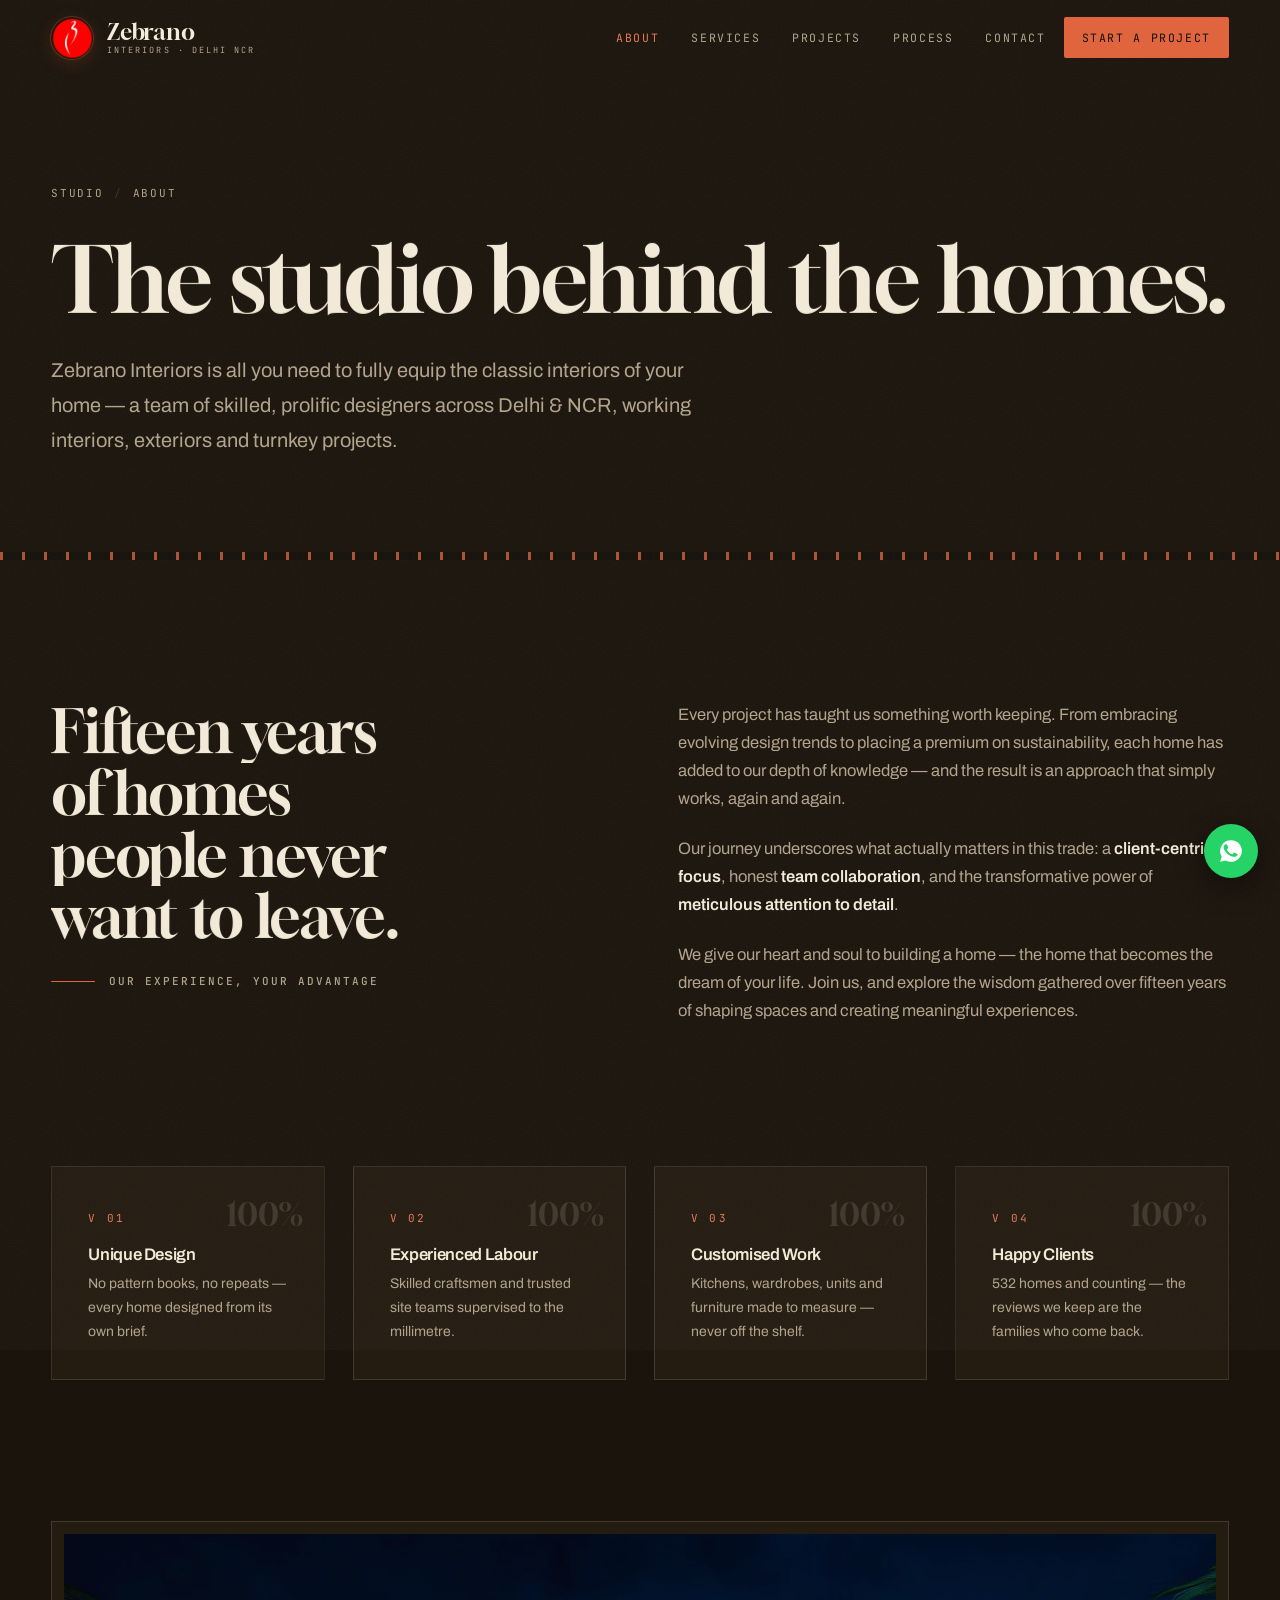
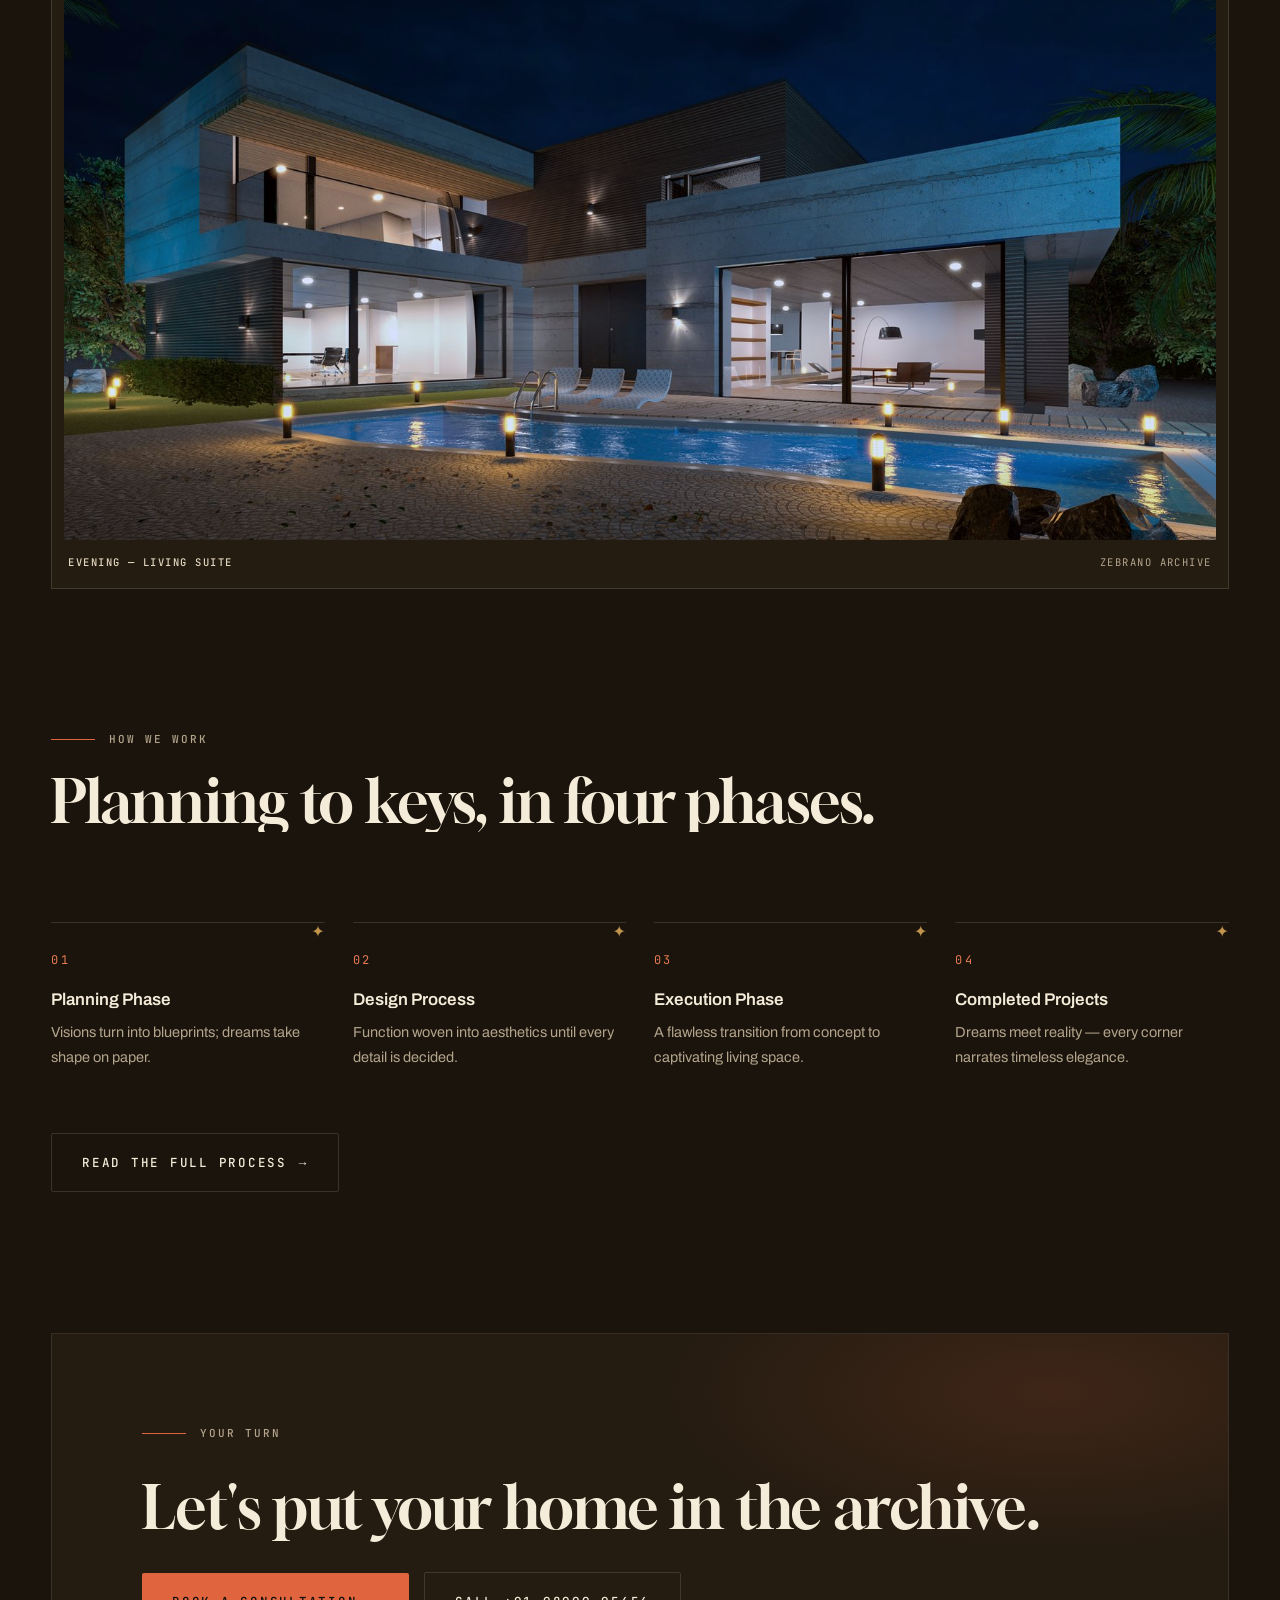
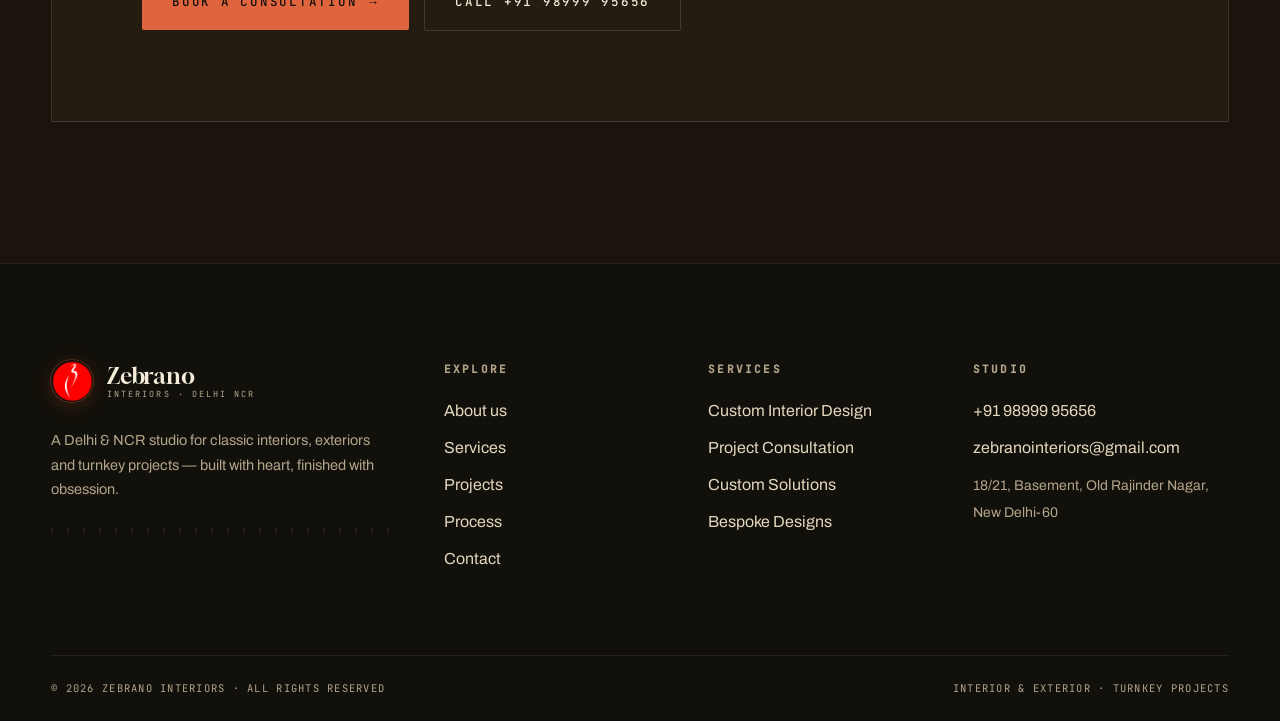
==== about.html @ 04f529ae "Zebrano Interiors - redesigned static site (dark zebrano world, real brand logos, partner strip)" ====
<!DOCTYPE html>
<html lang="en">
<head>
<meta charset="UTF-8">
<meta name="viewport" content="width=device-width, initial-scale=1">
<title>About — Zebrano Interiors · Interior &amp; Turnkey Studio, Delhi NCR</title>
<meta name="description" content="The story of Zebrano Interiors — 15+ years of classic interiors, exteriors and turnkey projects across Delhi &amp; NCR. 532 happy clients, 80+ completed homes.">
<meta name="theme-color" content="#1b140c">
<link rel="icon" href="assets/img/zebrano-mark.png" type="image/png">
<link rel="canonical" href="https://zebranointeriors.com/about-us/">
<meta property="og:type" content="website">
<meta property="og:title" content="About Zebrano Interiors">
<meta property="og:description" content="The studio behind 80+ completed homes across Delhi &amp; NCR.">
<meta property="og:image" content="assets/img/2024-02-Night.jpg">
<meta name="twitter:card" content="summary_large_image">
<link rel="stylesheet" href="assets/css/fonts.css">
<link rel="stylesheet" href="assets/css/tokens.css">
<link rel="stylesheet" href="assets/css/main.css">
</head>
<body>
<a class="skip-link" href="#main">Skip to content</a>

<div id="preloader" aria-hidden="true">
  <img class="pre-mark" src="assets/img/zebrano-mark.png" alt="" width="60" height="60">
  <div class="pre-word"><i>Z</i><i>E</i><i>B</i><i>R</i><i>A</i><i>N</i><i>O</i></div>
  <div class="pre-strip"></div>
</div>
<div id="curtain" aria-hidden="true"><div class="curtain-stripe zebra-edge-solid"></div></div>
<div class="grain" aria-hidden="true"></div>
<div id="cursor-dot" aria-hidden="true"></div>
<div id="cursor-ring" aria-hidden="true"></div>

<header class="header">
  <div class="wrap header-inner">
    <a class="wordmark" href="index.html" aria-label="Zebrano Interiors — home">
  <img class="mark" src="assets/img/zebrano-mark.png" alt="" width="42" height="42">
  <span class="wm-text">Zebrano<span class="sub">Interiors · Delhi NCR</span></span>
    </a>
    <nav class="nav" aria-label="Primary">
      <a href="about.html" aria-current="page">About</a>
      <a href="services.html">Services</a>
      <a href="projects.html">Projects</a>
      <a href="process.html">Process</a>
      <a href="contact.html">Contact</a>
      <a class="cta" href="contact.html">Start a project</a>
    </nav>
    <button class="nav-toggle" aria-expanded="false" aria-controls="menu" aria-label="Open menu">
      <span></span><span></span><span></span>
    </button>
  </div>
</header>

<div class="menu" id="menu">
  <nav aria-label="Mobile">
    <a href="index.html"><small>01</small>Studio</a>
    <a href="about.html" aria-current="page"><small>02</small>About</a>
    <a href="services.html"><small>03</small>Services</a>
    <a href="projects.html"><small>04</small>Projects</a>
    <a href="process.html"><small>05</small>Process</a>
    <a href="contact.html"><small>06</small>Contact</a>
  </nav>
  <div class="menu-cta">
    <a class="btn btn--primary" href="contact.html">Start a project <span class="arr">→</span></a>
    <p class="menu-phone mono">WhatsApp-first · <a href="tel:+919899995656">+91 98999 95656</a></p>
  </div>
  <div class="menu-meta mono">
    <span>+91 9899995656</span>
    <span>zebranointeriors@gmail.com</span>
    <span>Old Rajinder Nagar, New Delhi-60</span>
  </div>
</div>

<main id="main">
  <section class="page-hero">
    <div class="wrap">
      <nav class="crumbs" aria-label="Breadcrumb"><a href="index.html">Studio</a><i>/</i><span aria-current="page">About</span></nav>
      <h1 class="display h-display" data-split>The studio behind the homes.</h1>
      <p class="lede muted-big" data-reveal data-delay="1">Zebrano Interiors is all you need to fully equip the classic interiors of your home —
        a team of skilled, prolific designers across Delhi &amp; NCR, working interiors, exteriors and turnkey projects.</p>
    </div>
  </section>

  <section class="section spine">
    <div class="wrap">
      <div class="story">
        <div class="lead-col">
          <h2 class="display h-section" data-split data-reveal>Fifteen years of homes people never want to leave.</h2>
          <p class="kicker mono" data-reveal>Our experience, your advantage</p>
        </div>
        <div class="body-col" data-reveal>
          <p>Every project has taught us something worth keeping. From embracing evolving design trends to placing a
            premium on sustainability, each home has added to our depth of knowledge — and the result is an approach
            that simply works, again and again.</p>
          <p>Our journey underscores what actually matters in this trade: a <strong>client-centric focus</strong>,
            honest <strong>team collaboration</strong>, and the transformative power of
            <strong>meticulous attention to detail</strong>.</p>
          <p>We give our heart and soul to building a home — the home that becomes the dream of your life. Join us, and
            explore the wisdom gathered over fifteen years of shaping spaces and creating meaningful experiences.</p>
        </div>
      </div>
    </div>
  </section>

  <section class="section" style="padding-top:0">
    <div class="wrap">
      <div class="values">
        <div class="value-cell" data-reveal>
          <span class="pct">100%</span>
          <span class="vnum">V 01</span>
          <h3>Unique Design</h3>
          <p>No pattern books, no repeats — every home designed from its own brief.</p>
        </div>
        <div class="value-cell" data-reveal data-delay="1">
          <span class="pct">100%</span>
          <span class="vnum">V 02</span>
          <h3>Experienced Labour</h3>
          <p>Skilled craftsmen and trusted site teams supervised to the millimetre.</p>
        </div>
        <div class="value-cell" data-reveal data-delay="2">
          <span class="pct">100%</span>
          <span class="vnum">V 03</span>
          <h3>Customised Work</h3>
          <p>Kitchens, wardrobes, units and furniture made to measure — never off the shelf.</p>
        </div>
        <div class="value-cell" data-reveal data-delay="3">
          <span class="pct">100%</span>
          <span class="vnum">V 04</span>
          <h3>Happy Clients</h3>
          <p>532 homes and counting — the reviews we keep are the families who come back.</p>
        </div>
      </div>
    </div>
  </section>

  <section class="section" style="padding-top:0">
    <div class="wrap">
      <figure class="plate">
        <div class="plate-img"><img src="assets/img/2024-02-Night.jpg" alt="Evening view of a living suite designed by Zebrano Interiors" width="1600" height="842" loading="lazy"></div>
        <figcaption class="plate-cap"><b>Evening — living suite</b><span>Zebrano archive</span></figcaption>
      </figure>
    </div>
  </section>

  <section class="section spine" style="padding-top:0">
    <div class="wrap">
      <div class="section-head">
        <p class="kicker mono">How we work</p>
        <h2 class="display h-section" data-split data-reveal>Planning to keys, in four phases.</h2>
      </div>
      <div class="proc">
        <div class="proc-item" data-reveal><span class="tick">✦</span><h3>Planning Phase</h3><p>Visions turn into blueprints; dreams take shape on paper.</p></div>
        <div class="proc-item" data-reveal data-delay="1"><span class="tick">✦</span><h3>Design Process</h3><p>Function woven into aesthetics until every detail is decided.</p></div>
        <div class="proc-item" data-reveal data-delay="2"><span class="tick">✦</span><h3>Execution Phase</h3><p>A flawless transition from concept to captivating living space.</p></div>
        <div class="proc-item" data-reveal data-delay="3"><span class="tick">✦</span><h3>Completed Projects</h3><p>Dreams meet reality — every corner narrates timeless elegance.</p></div>
      </div>
      <p style="margin-top:clamp(40px,6vw,64px)" data-reveal>
        <a class="btn btn--ghost" href="process.html">Read the full process <span class="arr">→</span></a>
      </p>
    </div>
  </section>

  <section class="section" style="padding-top:0">
    <div class="wrap">
      <div class="cta-panel" data-reveal>
        <div class="wrap-in">
          <p class="kicker mono">Your turn</p>
          <h2 class="display h-section">Let's put your home in the archive.</h2>
          <div class="hero-ctas">
            <a class="btn btn--primary" href="contact.html">Book a consultation <span class="arr">→</span></a>
            <a class="btn btn--ghost" href="tel:+919899995656">Call +91 98999 95656</a>
          </div>
        </div>
      </div>
    </div>
  </section>
</main>

<footer class="footer">
  <div class="wrap">
    <div class="footer-grid">
      <div>
        <a class="wordmark" href="index.html">
  <img class="mark" src="assets/img/zebrano-mark.png" alt="" width="42" height="42">
  <span class="wm-text">Zebrano<span class="sub">Interiors · Delhi NCR</span></span>
        </a>
        <p class="about-line" style="margin-top:18px">A Delhi &amp; NCR studio for classic interiors, exteriors and turnkey projects — built with heart, finished with obsession.</p>
        <div class="grain-mark zebra-edge"></div>
      </div>
      <nav aria-label="Footer — explore">
        <h4>Explore</h4>
        <ul>
          <li><a href="about.html">About us</a></li>
          <li><a href="services.html">Services</a></li>
          <li><a href="projects.html">Projects</a></li>
          <li><a href="process.html">Process</a></li>
          <li><a href="contact.html">Contact</a></li>
        </ul>
      </nav>
      <nav aria-label="Footer — services">
        <h4>Services</h4>
        <ul>
          <li><a href="services.html">Custom Interior Design</a></li>
          <li><a href="services.html">Project Consultation</a></li>
          <li><a href="services.html">Custom Solutions</a></li>
          <li><a href="services.html">Bespoke Designs</a></li>
        </ul>
      </nav>
      <div>
        <h4>Studio</h4>
        <ul>
          <li><a href="tel:+919899995656">+91 98999 95656</a></li>
          <li><a href="mailto:zebranointeriors@gmail.com">zebranointeriors@gmail.com</a></li>
          <li><span class="stone" style="font-size:14px">18/21, Basement, Old Rajinder Nagar, New Delhi-60</span></li>
        </ul>
      </div>
    </div>
    <div class="footer-base">
      <span>© <span id="year">2025</span> Zebrano Interiors · All rights reserved</span>
      <span>Interior &amp; Exterior · Turnkey Projects</span>
    </div>
  </div>
</footer>

<a class="wa-float" href="https://wa.me/919899995656" target="_blank" rel="noopener" aria-label="Chat with Zebrano Interiors on WhatsApp">
  <svg width="26" height="26" viewBox="0 0 24 24" fill="currentColor" aria-hidden="true">
    <path d="M12 2a10 10 0 0 0-8.6 15.1L2 22l5.1-1.3A10 10 0 1 0 12 2zm5.4 14.1c-.2.6-1.3 1.2-1.9 1.3-.5 0-1.1.2-3.7-.8-3.2-1.3-5.2-4.4-5.3-4.6-.2-.2-1.3-1.7-1.3-3.2s.8-2.3 1.1-2.6c.3-.3.6-.4.8-.4h.6c.2 0 .5-.1.7.5l.9 2.3c.1.2.1.4 0 .6l-.4.6-.5.6c-.2.2-.3.4-.1.7.2.3.8 1.4 1.8 2.2 1.3 1.1 2.3 1.5 2.7 1.6.3.2.5.1.7-.1l1-1.2c.2-.3.4-.2.7-.1l2.2 1c.3.2.5.3.6.4.1.2.1.7-.2 1.4z"/>
  </svg>
</a>

<script src="assets/vendor/gsap.min.js"></script>
<script src="assets/vendor/ScrollTrigger.min.js"></script>
<script src="assets/vendor/lenis.min.js"></script>
<script src="assets/js/main.js"></script>
<script src="assets/js/motion.js"></script>
</body>
</html>
---- assets/css/fonts.css ----
@font-face{font-family:'Archivo';font-style:normal;font-weight:400;font-display:swap;src:url('../fonts/Archivo-normal-400.woff2') format('woff2');}
@font-face{font-family:'Archivo';font-style:normal;font-weight:500;font-display:swap;src:url('../fonts/Archivo-normal-500.woff2') format('woff2');}
@font-face{font-family:'Archivo';font-style:normal;font-weight:600;font-display:swap;src:url('../fonts/Archivo-normal-600.woff2') format('woff2');}
@font-face{font-family:'Archivo';font-style:normal;font-weight:700;font-display:swap;src:url('../fonts/Archivo-normal-700.woff2') format('woff2');}
@font-face{font-family:'Gloock';font-style:normal;font-weight:400;font-display:swap;src:url('../fonts/Gloock-normal-400.woff2') format('woff2');}
@font-face{font-family:'JetBrains Mono';font-style:normal;font-weight:400;font-display:swap;src:url('../fonts/JetBrainsMono-normal-400.woff2') format('woff2');}
@font-face{font-family:'JetBrains Mono';font-style:normal;font-weight:500;font-display:swap;src:url('../fonts/JetBrainsMono-normal-500.woff2') format('woff2');}
---- assets/css/tokens.css ----
/* ============================================================
   ZEBRANO INTERIORS — design tokens
   Dark "zebrano" espresso world · cinnabar accent · bone ink
   See ../docs/DESIGN.md for the direction contract
   ============================================================ */

:root {
  /* ground */
  --ink-950: #12100a;
  --ink-900: #1b140c;
  --ink-800: #241b11;
  --ink-700: #33281a;
  --ink-600: #443723;

  /* ink / text */
  --bone-50: #f4ebd9;
  --bone-200: #e3d6be;
  --stone-400: #b3a48c;   /* ≥4.5:1 on ink-900 */

  /* accents */
  --cinnabar-400: #e57a52;
  --cinnabar-500: #e0653f;
  --cinnabar-700: #a63b24; /* text-on-bone ≥4.5:1 */
  --brass-400: #c1954e;

  /* bone pacing band */
  --bone-surface: #efe4cd;
  --bone-ink: #241b11;
  --bone-stone: #6b5d46;

  /* lines & texture */
  --hairline: rgba(244, 235, 217, 0.14);
  --hairline-soft: rgba(244, 235, 217, 0.08);
  --grain-line: rgba(244, 235, 217, 0.06);

  /* type */
  --font-display: 'Gloock', Georgia, 'Times New Roman', serif;
  --font-body: 'Archivo', system-ui, -apple-system, 'Segoe UI', sans-serif;
  --font-mono: 'JetBrains Mono', ui-monospace, 'Cascadia Mono', monospace;

  /* layout */
  --pad: clamp(20px, 4vw, 64px);
  --gutter: clamp(16px, 2.4vw, 28px);
  --section: clamp(96px, 11vw, 168px);
  --radius: 2px;

  /* motion */
  --ease-out: cubic-bezier(0.22, 1, 0.36, 1);
  --dur: 0.45s;

  /* chrome */
  --header-h: 76px;
}
---- assets/css/main.css ----
/* ============================================================
   ZEBRANO INTERIORS — main stylesheet
   World: material sample book · specimen plates · zebrano grain
   ============================================================ */

/* ---------- reset / base ---------- */
*, *::before, *::after { box-sizing: border-box; margin: 0; padding: 0; }
html { scroll-behavior: auto; -webkit-text-size-adjust: 100%; }
body {
  background: var(--ink-900);
  color: var(--bone-200);
  font-family: var(--font-body);
  font-size: 16px;
  line-height: 1.7;
  overflow-x: clip;
  min-height: 100vh;
}
::selection { background: var(--cinnabar-500); color: var(--ink-950); }
img { display: block; max-width: 100%; height: auto; }
a { color: inherit; text-decoration: none; }
button { font: inherit; color: inherit; background: none; border: 0; cursor: pointer; }
ul, ol { list-style: none; }
input, textarea { font: inherit; color: inherit; }
:focus-visible { outline: 2px solid var(--cinnabar-500); outline-offset: 3px; }

/* skip link */
.skip-link {
  position: fixed; top: -60px; left: 16px; z-index: 300;
  background: var(--cinnabar-500); color: var(--ink-950);
  padding: 10px 18px; font-family: var(--font-mono); font-size: 12px;
  transition: top 0.2s var(--ease-out);
}
.skip-link:focus { top: 12px; }

/* ---------- utilities ---------- */
.wrap { width: min(1440px, 100%); margin-inline: auto; padding-inline: var(--pad); }
.grid { display: grid; grid-template-columns: repeat(12, 1fr); gap: var(--gutter); }
.mono {
  font-family: var(--font-mono); font-size: 11px; font-weight: 500;
  letter-spacing: 0.18em; text-transform: uppercase;
}
.kicker { display: flex; align-items: center; gap: 14px; color: var(--stone-400); }
.kicker::before { content: ""; width: 44px; height: 1px; background: var(--cinnabar-500); }
.rule-h { height: 1px; background: var(--hairline); border: 0; }
.spine { position: relative; }
.spine::before {
  content: ""; position: absolute; top: 0; bottom: 0; left: calc(var(--pad) * -0.5);
  width: 1px; background: var(--hairline-soft);
}

/* zebrano grain edges (vertical stripe motif) */
.zebra-edge {
  background: repeating-linear-gradient(90deg,
    var(--grain-line) 0 2px, transparent 2px 16px);
}
.zebra-edge-solid {
  background: repeating-linear-gradient(90deg,
    var(--cinnabar-500) 0 3px, var(--ink-950) 3px 22px,
    var(--cinnabar-500) 22px 25px, transparent 25px 48px);
}

/* ---------- typography ---------- */
h1, h2, h3, .display {
  font-family: var(--font-display);
  font-weight: 400;
  color: var(--bone-50);
  letter-spacing: -0.02em;
  line-height: 1.05;
  text-wrap: balance;
}
.h-display { font-size: clamp(2.9rem, 7vw, 6.25rem); }
.h-section { font-size: clamp(2rem, 4.6vw, 3.75rem); }
.h-small { font-size: clamp(1.4rem, 2.6vw, 2rem); }
p { max-width: 62ch; }
.stone { color: var(--stone-400); }
.muted-big { font-size: clamp(1.05rem, 1.6vw, 1.25rem); color: var(--stone-400); line-height: 1.75; }

.section { padding-block: var(--section); position: relative; }
.section-head { display: grid; gap: 18px; margin-bottom: clamp(48px, 7vw, 96px); }
.section-head .kicker { margin-bottom: 4px; }

/* ---------- buttons ---------- */
.btn {
  position: relative; display: inline-flex; align-items: center; gap: 12px;
  padding: 18px 30px; border-radius: var(--radius);
  font-family: var(--font-mono); font-size: 12.5px; font-weight: 500;
  letter-spacing: 0.14em; text-transform: uppercase;
  transition: background var(--dur) var(--ease-out), border-color var(--dur) var(--ease-out),
              color var(--dur) var(--ease-out), transform 0.18s var(--ease-out);
  will-change: transform;
}
.btn .arr { transition: transform 0.3s var(--ease-out); }
.btn:hover .arr { transform: translateX(5px); }
.btn--primary { background: var(--cinnabar-500); color: var(--ink-950); }
.btn--primary:hover { background: var(--cinnabar-400); }
.btn--ghost { border: 1px solid var(--hairline); color: var(--bone-50); }
.btn--ghost:hover { border-color: var(--bone-50); background: rgba(244, 235, 217, 0.06); }
.btn--bone { background: var(--bone-ink); color: var(--bone-surface); }
.btn--bone:hover { background: var(--ink-950); }

.link-line { position: relative; padding-bottom: 4px; }
.link-line::after {
  content: ""; position: absolute; left: 0; bottom: 0; width: 100%; height: 1px;
  background: currentColor; transform-origin: right; transform: scaleX(0);
  transition: transform 0.35s var(--ease-out);
}
a:hover .link-line::after, .link-line:hover::after { transform-origin: left; transform: scaleX(1); }

/* ---------- header ---------- */
.header {
  position: fixed; inset: 0 0 auto 0; z-index: 100; height: var(--header-h);
  display: flex; align-items: center;
  transition: background 0.4s var(--ease-out), border-color 0.4s var(--ease-out),
              backdrop-filter 0.4s;
  border-bottom: 1px solid transparent;
}
.header.scrolled {
  background: rgba(27, 20, 12, 0.82);
  backdrop-filter: blur(14px);
  -webkit-backdrop-filter: blur(14px);
  border-bottom-color: var(--hairline-soft);
}
.header-inner { display: flex; align-items: center; justify-content: space-between; gap: 24px; }
.wordmark { display: inline-flex; align-items: center; gap: 14px; }
.wordmark .mark {
  width: 42px; height: 42px; flex: none; border-radius: 50%;
  box-shadow: 0 0 0 1px rgba(224, 101, 63, 0.28), 0 4px 18px rgba(224, 101, 63, 0.18);
}
.wordmark .wm-text {
  display: flex; flex-direction: column; gap: 3px;
  font-family: var(--font-display); font-size: 23px; line-height: 1; color: var(--bone-50);
  letter-spacing: -0.01em;
}
.wordmark .sub { font-family: var(--font-mono); font-size: 8.5px; letter-spacing: 0.24em; color: var(--stone-400); text-transform: uppercase; }

.nav { display: flex; align-items: center; gap: 4px; }
.nav a {
  font-family: var(--font-mono); font-size: 11.5px; letter-spacing: 0.14em;
  text-transform: uppercase; color: var(--stone-400);
  padding: 10px 14px; border-radius: 2px;
  transition: color 0.25s;
}
.nav a:hover { color: var(--bone-50); }
.nav a[aria-current="page"] { color: var(--cinnabar-400); }
.nav .cta { padding: 11px 18px; background: var(--cinnabar-500); color: var(--ink-950); }
.nav .cta:hover { background: var(--cinnabar-400); color: var(--ink-950); }

.nav-toggle {
  display: none; width: 46px; height: 46px; position: relative; z-index: 130;
}
.nav-toggle span {
  position: absolute; left: 12px; right: 12px; height: 2px; background: var(--bone-50);
  transition: transform 0.35s var(--ease-out), opacity 0.25s;
}
.nav-toggle span:nth-child(1) { top: 17px; }
.nav-toggle span:nth-child(2) { top: 25px; }
.nav-toggle span:nth-child(3) { top: 33px; }
body.nav-open .nav-toggle span:nth-child(1) { transform: translateY(8px) rotate(45deg); }
body.nav-open .nav-toggle span:nth-child(2) { opacity: 0; }
body.nav-open .nav-toggle span:nth-child(3) { transform: translateY(-8px) rotate(-45deg); }

.menu {
  position: fixed; inset: 0; z-index: 120; display: flex; flex-direction: column;
  justify-content: center; padding: var(--pad);
  background: var(--ink-950);
  opacity: 0; visibility: hidden; transform: translateY(-2%);
  transition: opacity 0.4s var(--ease-out), transform 0.4s var(--ease-out), visibility 0.4s;
}
body.nav-open { overflow: hidden; }
body.nav-open .menu { opacity: 1; visibility: visible; transform: none; }
.menu { overflow-y: auto; padding: calc(var(--pad)) calc(var(--pad)) max(calc(var(--pad)), env(safe-area-inset-bottom)); }
.menu nav { width: 100%; }
.menu nav a {
  display: flex; align-items: baseline; font-family: var(--font-display); font-size: clamp(2.2rem, 8vw, 3.4rem);
  color: var(--bone-50); padding: 13px 0; line-height: 1.15;
  transition: color 0.25s, transform 0.3s var(--ease-out);
}
.menu nav a + a { border-top: 1px solid var(--hairline-soft); }
.menu a:hover { color: var(--cinnabar-400); transform: translateX(10px); }
.menu a small { font-family: var(--font-mono); font-size: 11px; color: var(--cinnabar-500); letter-spacing: 0.2em; margin-right: 16px; width: 24px; flex: none; }
.menu .menu-cta { margin-top: clamp(30px, 6vh, 52px); display: grid; gap: 14px; justify-items: start; }
.menu .menu-phone { font-family: var(--font-mono); font-size: 12px; letter-spacing: 0.1em; color: var(--stone-400); }
.menu .menu-phone a { color: var(--bone-50); border-bottom: 1px solid var(--hairline); padding-bottom: 1px; transition: color 0.25s, border-color 0.25s; }
.menu .menu-phone a:hover { color: var(--cinnabar-400); border-color: var(--cinnabar-500); }
.menu .menu-meta { margin-top: clamp(24px, 4vh, 40px); display: grid; gap: 6px; }

/* ---------- preloader ---------- */
#preloader {
  display: none;
}
html.js #preloader {
  position: fixed; inset: 0; z-index: 400; display: flex; flex-direction: column;
  align-items: center; justify-content: center; gap: 26px;
  background: var(--ink-950);
}
html.js #preloader::after {
  content: ""; position: absolute; left: 0; right: 0; bottom: 0; height: 8px;
  background: repeating-linear-gradient(90deg, var(--cinnabar-500) 0 3px, var(--ink-950) 3px 22px);
  opacity: 0.75;
}
#preloader .pre-mark {
  width: 64px; height: 64px; border-radius: 50%;
  box-shadow: 0 0 0 1px rgba(224, 101, 63, 0.3), 0 12px 36px rgba(224, 101, 63, 0.22);
}
#preloader .pre-word { font-family: var(--font-display); font-size: clamp(2.4rem, 8vw, 5rem); color: var(--bone-50); display: flex; overflow: hidden; letter-spacing: 0.05em; }
#preloader .pre-word i { font-style: normal; display: inline-block; }
#preloader .pre-strip { height: 3px; background: var(--hairline); position: relative; overflow: hidden; width: min(340px, 60vw); }
#preloader .pre-strip::after {
  content: ""; position: absolute; inset: 0; background: var(--cinnabar-500);
  transform: translateX(-100%);
}
#preloader.is-done { display: none !important; }

/* ---------- cursor ---------- */
#cursor-dot, #cursor-ring { display: none; }
html.js .has-cursor #cursor-dot, html.js .has-cursor #cursor-ring {
  display: block; position: fixed; top: 0; left: 0; pointer-events: none; z-index: 500;
  border-radius: 50%; transform: translate(-50%, -50%);
}
#cursor-dot { width: 8px; height: 8px; background: var(--cinnabar-500); }
#cursor-ring {
  width: 38px; height: 38px; border: 1px solid rgba(244, 235, 217, 0.4);
  transition: width 0.3s var(--ease-out), height 0.3s var(--ease-out), border-color 0.3s;
}
#cursor-ring.is-hot { width: 58px; height: 58px; border-color: var(--cinnabar-500); }
@media (pointer: coarse) { #cursor-dot, #cursor-ring { display: none !important; } }

/* ---------- grain overlay ---------- */
.grain {
  position: fixed; inset: -50%; z-index: 90; pointer-events: none; opacity: 0.055;
  background-image: url("data:image/svg+xml,%3Csvg xmlns='http://www.w3.org/2000/svg' width='240' height='240'%3E%3Cfilter id='n'%3E%3CfeTurbulence type='fractalNoise' baseFrequency='0.85' numOctaves='2' stitchTiles='stitch'/%3E%3C/filter%3E%3Crect width='100%25' height='100%25' filter='url(%23n)'/%3E%3C/svg%3E");
  animation: grain-shift 9s steps(6) infinite;
}
@keyframes grain-shift {
  0%, 100% { transform: translate(0, 0); }
  20% { transform: translate(-4%, 3%); }
  40% { transform: translate(3%, -4%); }
  60% { transform: translate(-3%, -2%); }
  80% { transform: translate(4%, 4%); }
}

/* page-transition curtain */
#curtain {
  position: fixed; inset: 0; z-index: 450; background: var(--ink-950);
  transform: translateY(100%); visibility: hidden;
}
#curtain .curtain-stripe { position: absolute; inset: 0; opacity: 0.5; }

/* ---------- hero ---------- */
.hero { position: relative; padding-top: calc(var(--header-h) + clamp(56px, 9vh, 120px)); padding-bottom: var(--section); overflow: hidden; }
.hero .wrap { position: relative; z-index: 1; }
.hero-grid { display: grid; grid-template-columns: 1.08fr 0.92fr; gap: clamp(32px, 5vw, 88px); align-items: center; }
.hero-copy { display: grid; gap: 30px; }
.hero h1 { margin-top: 6px; }
.hero .h-display { max-width: 13ch; }
.hero .lede { font-size: clamp(1.02rem, 1.5vw, 1.18rem); color: var(--stone-400); max-width: 46ch; }
.hero-ctas { display: flex; flex-wrap: wrap; gap: 16px; align-items: center; }
.hero-meta { display: flex; flex-wrap: wrap; gap: 14px 34px; font-family: var(--font-mono); font-size: 11px; letter-spacing: 0.12em; text-transform: uppercase; color: var(--stone-400); border-top: 1px solid var(--hairline-soft); padding-top: 24px; }
.hero-meta b { color: var(--bone-50); font-weight: 500; }

/* specimen plate */
.plate {
  position: relative; border: 1px solid var(--hairline); padding: 12px 12px 0; background: var(--ink-800);
}
.plate .plate-img { overflow: hidden; position: relative; }
.plate img { width: 100%; object-fit: cover; transition: transform 1.1s var(--ease-out), filter 0.6s; filter: saturate(0.92); }
.plate:hover img { transform: scale(1.04); filter: saturate(1.05); }
.plate-cap {
  display: flex; justify-content: space-between; align-items: center; gap: 16px;
  padding: 14px 4px 16px; font-family: var(--font-mono); font-size: 10.5px;
  letter-spacing: 0.14em; text-transform: uppercase; color: var(--stone-400);
}
.plate-cap b { color: var(--bone-200); font-weight: 500; }
.plate-idx { position: absolute; top: -1px; right: 22px; padding: 8px 14px; background: var(--cinnabar-500); color: var(--ink-950); font-family: var(--font-mono); font-size: 11px; letter-spacing: 0.14em; z-index: 2; }
.hero-plate-frame { position: relative; }
.hero-plate-frame::before {
  content: ""; position: absolute; inset: -18px -18px auto auto; width: 46%; height: 46%;
  background: var(--zebra-edge, repeating-linear-gradient(90deg, var(--grain-line) 0 2px, transparent 2px 16px));
  z-index: 0;
}
.hero-plate-frame::after {
  content: ""; position: absolute; left: -14px; bottom: -14px; width: 50%; height: 14px;
  background: repeating-linear-gradient(90deg, var(--cinnabar-500) 0 3px, transparent 3px 26px);
  opacity: 0.8;
}

/* hero backdrop */
.hero::before {
  content: ""; position: absolute; inset: 0;
  background:
    radial-gradient(60vw 44vh at 82% 8%, rgba(160, 80, 45, 0.16), transparent 60%),
    radial-gradient(40vw 30vh at 8% 88%, rgba(193, 149, 78, 0.07), transparent 60%);
  pointer-events: none;
}

/* ---------- marquee ---------- */
.marquee { border-block: 1px solid var(--hairline-soft); padding-block: 26px; overflow: hidden; background: var(--ink-950); }
.marquee-track { display: flex; gap: 0; width: max-content; animation: marquee 34s linear infinite; }
.marquee:hover .marquee-track { animation-play-state: paused; }
.marquee span {
  font-family: var(--font-display); font-size: clamp(2rem, 4vw, 3.4rem); color: transparent;
  -webkit-text-stroke: 1px rgba(244, 235, 217, 0.35);
  white-space: nowrap; padding: 0 26px; line-height: 1.1;
}
.marquee span.hi { -webkit-text-stroke: 0; color: var(--cinnabar-500); }
@keyframes marquee { to { transform: translateX(-50%); } }

/* ---------- stats band (bone) ---------- */
.band-bone { background: var(--bone-surface); color: var(--bone-ink); }
.band-bone .kicker { color: var(--bone-stone); }
.band-bone .kicker::before { background: var(--cinnabar-700); }
.stats { display: grid; grid-template-columns: repeat(4, 1fr); gap: var(--gutter); }
.stat { border-left: 1px solid rgba(36, 27, 17, 0.18); padding-left: clamp(16px, 2.4vw, 30px); }
.stat .num { font-family: var(--font-display); font-size: clamp(2.8rem, 5.4vw, 4.6rem); line-height: 1; color: var(--bone-ink); }
.stat .num sup { font-size: 0.45em; color: var(--cinnabar-700); vertical-align: 0.6em; }
.stat .lbl { margin-top: 10px; font-family: var(--font-mono); font-size: 11px; letter-spacing: 0.16em; text-transform: uppercase; color: var(--bone-stone); }

/* ---------- spotlight cards (services preview) ---------- */
.spot-grid { display: grid; grid-template-columns: repeat(2, 1fr); gap: var(--gutter); }
.spot-card {
  --sx: 50%; --sy: 50%;
  position: relative; border: 1px solid var(--hairline); background: var(--ink-800);
  padding: clamp(28px, 3.4vw, 46px); overflow: hidden;
  transition: border-color 0.4s var(--ease-out), transform 0.3s var(--ease-out);
}
.spot-card::before {
  content: ""; position: absolute; inset: 0; pointer-events: none; opacity: 0;
  background: radial-gradient(420px circle at var(--sx) var(--sy), rgba(224, 101, 63, 0.12), transparent 65%);
  transition: opacity 0.4s;
}
.spot-card:hover { border-color: rgba(224, 101, 63, 0.5); }
.spot-card:hover::before { opacity: 1; }
.spot-card .idx { font-family: var(--font-mono); font-size: 12px; color: var(--cinnabar-400); letter-spacing: 0.2em; }
.spot-card h3 { margin-top: 18px; }
.spot-card p { margin-top: 12px; color: var(--stone-400); }
.spot-card .foot { margin-top: 28px; display: flex; align-items: center; justify-content: space-between; gap: 16px; }
.spot-card .go { width: 46px; height: 46px; border: 1px solid var(--hairline); border-radius: 50%; display: grid; place-items: center; transition: background 0.3s, border-color 0.3s, transform 0.3s var(--ease-out); }
.spot-card:hover .go { background: var(--cinnabar-500); border-color: var(--cinnabar-500); transform: rotate(45deg); }
.spot-card .go svg { color: var(--bone-50); }
.spot-card:hover .go svg { color: var(--ink-950); }

/* service chips */
.chips { display: flex; flex-wrap: wrap; gap: 12px; margin-top: clamp(44px, 6vw, 72px); }
.chip {
  display: inline-flex; align-items: center; gap: 10px;
  border: 1px solid var(--hairline); padding: 13px 20px; border-radius: 100px;
  font-family: var(--font-mono); font-size: 11.5px; letter-spacing: 0.12em; text-transform: uppercase;
  color: var(--bone-200); transition: border-color 0.3s, background 0.3s, color 0.3s;
}
.chip:hover { border-color: var(--cinnabar-500); background: rgba(224, 101, 63, 0.08); color: var(--bone-50); }
.chip::before { content: "◆"; font-size: 8px; color: var(--cinnabar-400); }

/* ---------- works grid ---------- */
.works { display: grid; grid-template-columns: 1.1fr 0.9fr; gap: var(--gutter) 0; }
.works .plate { margin-bottom: calc(var(--gutter) * 1.2); }
.works .plate:nth-child(even) { transform: translateY(clamp(24px, 5vw, 64px)); }
.works .plate:nth-child(odd) { margin-right: clamp(20px, 4vw, 56px); }

/* ---------- process strip ---------- */
.proc { display: grid; grid-template-columns: repeat(4, 1fr); gap: var(--gutter); counter-reset: proc; }
.proc-item { border-top: 1px solid var(--hairline); padding-top: 22px; position: relative; }
.proc-item::before { counter-increment: proc; content: "0" counter(proc); font-family: var(--font-mono); font-size: 12px; color: var(--cinnabar-400); letter-spacing: 0.2em; }
.proc-item h3 { font-size: 1.06rem; margin-top: 16px; color: var(--bone-50); font-family: var(--font-body); font-weight: 600; letter-spacing: 0; line-height: 1.4; }
.proc-item p { margin-top: 8px; font-size: 14.5px; color: var(--stone-400); }
.proc-item .tick { position: absolute; top: -5px; right: 0; color: var(--brass-400); }

/* ---------- CTA panel ---------- */
.cta-panel {
  position: relative; overflow: hidden;
  border: 1px solid var(--hairline); background: var(--ink-800);
  padding: clamp(44px, 7vw, 96px); display: grid; gap: 30px;
}
.cta-panel::before {
  content: ""; position: absolute; inset: 0;
  background: radial-gradient(52vw 30vh at 85% 15%, rgba(224, 101, 63, 0.14), transparent 60%);
}
.cta-panel .wrap-in { position: relative; z-index: 1; display: grid; gap: 34px; justify-items: start; }
.cta-panel .phone-line { font-family: var(--font-mono); font-size: 14px; letter-spacing: 0.1em; color: var(--stone-400); }
.cta-panel .phone-line a { color: var(--bone-50); border-bottom: 1px solid var(--hairline); padding-bottom: 2px; transition: color 0.25s, border-color 0.25s; }
.cta-panel .phone-line a:hover { color: var(--cinnabar-400); border-color: var(--cinnabar-500); }

/* ---------- footer ---------- */
.footer { border-top: 1px solid var(--hairline-soft); background: var(--ink-950); padding-top: clamp(56px, 8vw, 96px); }
.footer-grid { display: grid; grid-template-columns: 1.6fr 1fr 1fr 1.2fr; gap: clamp(28px, 4vw, 64px); padding-bottom: clamp(48px, 6vw, 72px); }
.footer h4 { font-family: var(--font-mono); font-size: 11px; letter-spacing: 0.2em; text-transform: uppercase; color: var(--stone-400); margin-bottom: 18px; }
.footer li { margin-bottom: 10px; }
.footer a { color: var(--bone-200); transition: color 0.25s; }
.footer a:hover { color: var(--cinnabar-400); }
.footer .about-line { color: var(--stone-400); font-size: 14.5px; }
.footer .grain-mark { width: 100%; height: 6px; margin: 26px 0 0; }
.footer-base {
  display: flex; flex-wrap: wrap; justify-content: space-between; gap: 12px 24px;
  padding-block: 24px; border-top: 1px solid var(--hairline-soft);
  font-family: var(--font-mono); font-size: 10.5px; letter-spacing: 0.12em;
  text-transform: uppercase; color: var(--stone-400);
}

/* ---------- partners (bone band colophon) ---------- */
.partners-band { border-block: 1px solid rgba(36, 27, 17, 0.16); }
.partners-band .h-section { color: var(--bone-ink); }
.partners { display: grid; grid-template-columns: repeat(auto-fit, minmax(148px, 1fr)); gap: 38px 22px; }
.plogo { display: grid; gap: 14px; justify-items: center; text-align: center; position: relative; padding-block: 6px; }
.plogo img { width: min(108px, 70%); height: auto; object-fit: contain; transition: transform 0.45s var(--ease-out); }
.plogo:hover img { transform: scale(1.06); }
.plogo figcaption { font-family: var(--font-mono); font-size: 10.5px; letter-spacing: 0.2em; text-transform: uppercase; color: var(--bone-ink); opacity: 0.72; }
.plogo::after { content: ""; width: 26px; height: 2px; background: var(--cinnabar-700); transform: scaleX(0); transform-origin: left center; transition: transform 0.45s var(--ease-out); }
.plogo:hover::after { transform: scaleX(1); }

/* whatsapp float */
.wa-float {
  position: fixed; right: 22px; bottom: 22px; z-index: 110;
  width: 54px; height: 54px; border-radius: 50%;
  background: #25d366; display: grid; place-items: center;
  box-shadow: 0 8px 30px rgba(0, 0, 0, 0.45);
  transition: transform 0.3s var(--ease-out);
}
.wa-float:hover { transform: scale(1.08); }
.wa-float svg { color: #fff; }

/* ---------- inner page hero ---------- */
.page-hero { padding-top: calc(var(--header-h) + clamp(72px, 12vh, 140px)); padding-bottom: clamp(56px, 8vw, 110px); position: relative; overflow: hidden; }
.page-hero .crumbs { margin-bottom: 30px; display: flex; gap: 10px; align-items: center; font-family: var(--font-mono); font-size: 11px; letter-spacing: 0.16em; text-transform: uppercase; color: var(--stone-400); }
.page-hero .crumbs a:hover { color: var(--cinnabar-400); }
.page-hero .crumbs i { font-style: normal; color: var(--hairline); }
.page-hero h1 { max-width: 20ch; }
.page-hero .lede { margin-top: 26px; }
.page-hero::after {
  content: ""; position: absolute; left: 0; right: 0; bottom: 0; height: 8px;
  background: repeating-linear-gradient(90deg, var(--cinnabar-500) 0 3px, var(--ink-950) 3px 22px);
  opacity: 0.75;
}

/* ---------- about ---------- */
.story { display: grid; grid-template-columns: 1fr 1fr; gap: clamp(32px, 6vw, 96px); align-items: start; }
.story .lead-col { display: grid; gap: 24px; }
.story .lead-col h2 { max-width: 12ch; }
.story .body-col { display: grid; gap: 22px; color: var(--stone-400); font-size: 16.5px; }
.story .body-col strong { color: var(--bone-50); font-weight: 600; }
.values { display: grid; grid-template-columns: repeat(4, 1fr); gap: var(--gutter); }
.value-cell { border: 1px solid var(--hairline); background: var(--ink-800); padding: clamp(22px, 3vw, 36px); position: relative; }
.value-cell .vnum { font-family: var(--font-mono); font-size: 11px; color: var(--cinnabar-400); letter-spacing: 0.2em; }
.value-cell h3 { font-family: var(--font-body); font-weight: 600; font-size: 1.05rem; color: var(--bone-50); margin: 16px 0 8px; }
.value-cell p { font-size: 14px; color: var(--stone-400); }
.value-cell .pct { position: absolute; top: 20px; right: 20px; font-family: var(--font-display); font-size: 2rem; color: var(--hairline); }

/* ---------- offer rows (services) ---------- */
.offer { display: grid; grid-template-columns: 0.95fr 1.05fr; gap: clamp(28px, 5vw, 80px); align-items: center; }
.offer + .offer { margin-top: clamp(72px, 9vw, 140px); }
.offer .offer-img { position: relative; order: 1; }
.offer .offer-copy { order: 2; }
.offer:nth-of-type(even) .offer-img { order: 2; }
.offer:nth-of-type(even) .offer-copy { order: 1; }
.offer .offer-img::after {
  content: ""; position: absolute; right: -14px; top: -14px; width: 55%; height: 8px;
  background: repeating-linear-gradient(90deg, var(--cinnabar-500) 0 3px, transparent 3px 26px);
  opacity: 0.7;
}
.offer .offer-num { font-family: var(--font-mono); font-size: 12px; color: var(--cinnabar-400); letter-spacing: 0.24em; }
.offer h2 { margin: 14px 0 18px; }
.offer .scope { margin-top: 26px; display: grid; gap: 10px; }
.offer .scope li { display: flex; gap: 12px; color: var(--bone-200); font-size: 15px; }
.offer .scope li::before { content: "—"; color: var(--brass-400); }

/* ---------- projects ---------- */
.wall { columns: 3; column-gap: var(--gutter); }
.wall .plate { break-inside: avoid; margin-bottom: var(--gutter); }
.wall .plate img { max-height: none; }
@media (max-width: 1100px) { .wall { columns: 2; } }
@media (max-width: 640px) { .wall { columns: 1; } }

.roll { position: relative; margin-top: clamp(56px, 8vw, 110px); }
.roll-track { display: flex; gap: var(--gutter); overflow-x: auto; scroll-snap-type: x mandatory; padding-bottom: 6px; scrollbar-width: none; }
.roll-track::-webkit-scrollbar { display: none; }
.roll-slide { flex: 0 0 min(420px, 78vw); scroll-snap-align: start; }
.roll-slide .plate { margin: 0; }
.roll-ui { display: flex; justify-content: space-between; align-items: center; margin-top: 22px; }
.roll-ui .roll-progress { flex: 1; margin-inline: 18px; height: 1px; background: var(--hairline-soft); position: relative; overflow: hidden; }
.roll-ui .roll-progress i { position: absolute; inset: 0; background: var(--cinnabar-500); transform-origin: left; transform: scaleX(0.12); }
.roll-btn { width: 46px; height: 46px; border: 1px solid var(--hairline); border-radius: 50%; display: grid; place-items: center; transition: background 0.3s, border-color 0.3s; }
.roll-btn:hover { background: var(--cinnabar-500); border-color: var(--cinnabar-500); }
.roll-btn svg { color: var(--bone-50); }
.roll-btn:hover svg { color: var(--ink-950); }

/* ---------- process page ---------- */
.step { display: grid; grid-template-columns: 130px 1fr 0.9fr; gap: clamp(22px, 4vw, 64px); padding-block: clamp(34px, 5vw, 64px); border-top: 1px solid var(--hairline); align-items: start; }
.step .s-idx { font-family: var(--font-mono); font-size: clamp(1.6rem, 3vw, 2.4rem); color: var(--cinnabar-500); padding-top: 8px; }
.step .s-body h2 { font-size: clamp(1.5rem, 2.6vw, 2.1rem); }
.step .s-body p { margin-top: 14px; color: var(--stone-400); }
.step .s-side { position: relative; }
.step .s-side .tag { font-family: var(--font-mono); font-size: 10.5px; letter-spacing: 0.2em; text-transform: uppercase; color: var(--brass-400); margin-bottom: 12px; }

/* ---------- contact ---------- */
.contact-grid { display: grid; grid-template-columns: 1fr 1.1fr; gap: clamp(32px, 6vw, 96px); align-items: start; }
.contact-cards { display: grid; gap: 14px; margin-top: 34px; }
.c-card { border: 1px solid var(--hairline); background: var(--ink-800); padding: 22px 24px; display: grid; gap: 6px; }
.c-card .k { font-family: var(--font-mono); font-size: 10.5px; letter-spacing: 0.2em; text-transform: uppercase; color: var(--stone-400); }
.c-card .v { font-size: 17px; color: var(--bone-50); }
.c-card .v a { transition: color 0.25s; }
.c-card .v a:hover { color: var(--cinnabar-400); }
.form-card { border: 1px solid var(--hairline); background: var(--ink-800); padding: clamp(26px, 4vw, 48px); }
.form-card h2 { margin-bottom: 8px; }
.form-grid { display: grid; grid-template-columns: 1fr 1fr; gap: 20px; margin-top: 30px; }
.field { display: grid; gap: 8px; }
.field.full { grid-column: 1 / -1; }
.field label { font-family: var(--font-mono); font-size: 10.5px; letter-spacing: 0.18em; text-transform: uppercase; color: var(--stone-400); }
.field input, .field textarea {
  background: var(--ink-900); border: 1px solid var(--hairline); border-radius: var(--radius);
  padding: 15px 16px; color: var(--bone-50); width: 100%;
  transition: border-color 0.3s;
}
.field input:focus, .field textarea:focus { border-color: var(--cinnabar-500); outline: none; }
.field textarea { resize: vertical; min-height: 130px; }
.field .err { font-family: var(--font-mono); font-size: 10.5px; color: var(--cinnabar-400); letter-spacing: 0.08em; display: none; }
.field.invalid input, .field.invalid textarea { border-color: var(--cinnabar-500); }
.field.invalid .err { display: block; }
.form-actions { display: flex; flex-wrap: wrap; gap: 12px 16px; align-items: center; margin-top: 26px; }
.form-note { font-family: var(--font-mono); font-size: 10.5px; letter-spacing: 0.08em; color: var(--stone-400); }

/* ---------- split-line masks ---------- */
.line { display: block; overflow: hidden; }
.line-inner { display: block; will-change: transform; }

/* ---------- reveal states (JS-gated) ---------- */
html.js [data-reveal] { opacity: 0; transform: translateY(30px); }
html.js [data-reveal="clip"] { opacity: 1; transform: none; clip-path: inset(0 0 100% 0); }
html.js .revealed { opacity: 1; transform: none; clip-path: inset(0 0 0% 0); transition: opacity 0.9s var(--ease-out), transform 0.9s var(--ease-out), clip-path 1.1s var(--ease-out); }
html.js [data-reveal] { transition: opacity 0.9s var(--ease-out), transform 0.9s var(--ease-out), clip-path 1.1s var(--ease-out); }
html.js [data-delay="1"] { transition-delay: 0.12s; }
html.js [data-delay="2"] { transition-delay: 0.24s; }
html.js [data-delay="3"] { transition-delay: 0.36s; }

/* ---------- tilt ---------- */
.tilt { transform-style: preserve-3d; will-change: transform; }
.tilt .tilt-glare {
  position: absolute; inset: 0; pointer-events: none; opacity: 0; mix-blend-mode: overlay;
  background: linear-gradient(115deg, rgba(255,255,255,0.14) 0%, transparent 42%);
  transition: opacity 0.4s;
}
.tilt:hover .tilt-glare { opacity: 1; }

/* ---------- responsive ---------- */
@media (max-width: 1100px) {
  .hero-grid { grid-template-columns: 1fr; }
  .hero-plate-frame { max-width: 560px; }
  .works { grid-template-columns: 1fr 1fr; }
  .offers { /* stacked handled below */ }
  .footer-grid { grid-template-columns: 1fr 1fr; }
  .step { grid-template-columns: 90px 1fr; }
  .step .s-side { grid-column: 2; }
}
@media (max-width: 900px) {
  .nav { display: none; }
  .nav-toggle { display: block; }
  .stats { grid-template-columns: 1fr 1fr; gap: 34px 20px; }
  .spot-grid { grid-template-columns: 1fr; }
  .proc { grid-template-columns: 1fr 1fr; }
  .story { grid-template-columns: 1fr; }
  .values { grid-template-columns: 1fr 1fr; }
  .offer { grid-template-columns: 1fr; }
  .offer .offer-img { order: -1; max-width: 560px; }
  .contact-grid { grid-template-columns: 1fr; }
}
@media (max-width: 640px) {
  :root { --header-h: 64px; }
  .wordmark .mark { width: 36px; height: 36px; }
  .wordmark .wm-text { font-size: 20px; }
  .hero-plate-frame { max-width: 100%; }
  .stats { grid-template-columns: 1fr 1fr; }
  .proc { grid-template-columns: 1fr; }
  .values { grid-template-columns: 1fr; }
  .works { grid-template-columns: 1fr; }
  .works .plate:nth-child(even) { transform: none; }
  .works .plate:nth-child(odd) { margin-right: 0; }
  .hero-ctas .btn { width: 100%; justify-content: center; }
  .form-grid { grid-template-columns: 1fr; }
  .footer-grid { grid-template-columns: 1fr; }
  .step { grid-template-columns: 1fr; gap: 12px; }
  .step .s-side { grid-column: 1; }
  .wa-float { right: 16px; bottom: max(16px, env(safe-area-inset-bottom)); }
  .menu nav a { font-size: clamp(1.9rem, 8vw, 2.8rem); padding: 10px 0; }
}
@media (max-height: 700px) and (max-width: 900px) {
  .menu nav a { font-size: clamp(1.5rem, 6vw, 2rem); padding: 7px 0; }
  .menu .menu-cta { margin-top: 22px; }
}

/* ---------- reduced motion ---------- */
@media (prefers-reduced-motion: reduce) {
  *, *::before, *::after {
    animation-duration: 0.001s !important;
    animation-iteration-count: 1 !important;
    transition-duration: 0.001s !important;
  }
  html { scroll-behavior: auto; }
  .grain { display: none; }
  html.js [data-reveal] { opacity: 1; transform: none; clip-path: none; }
}
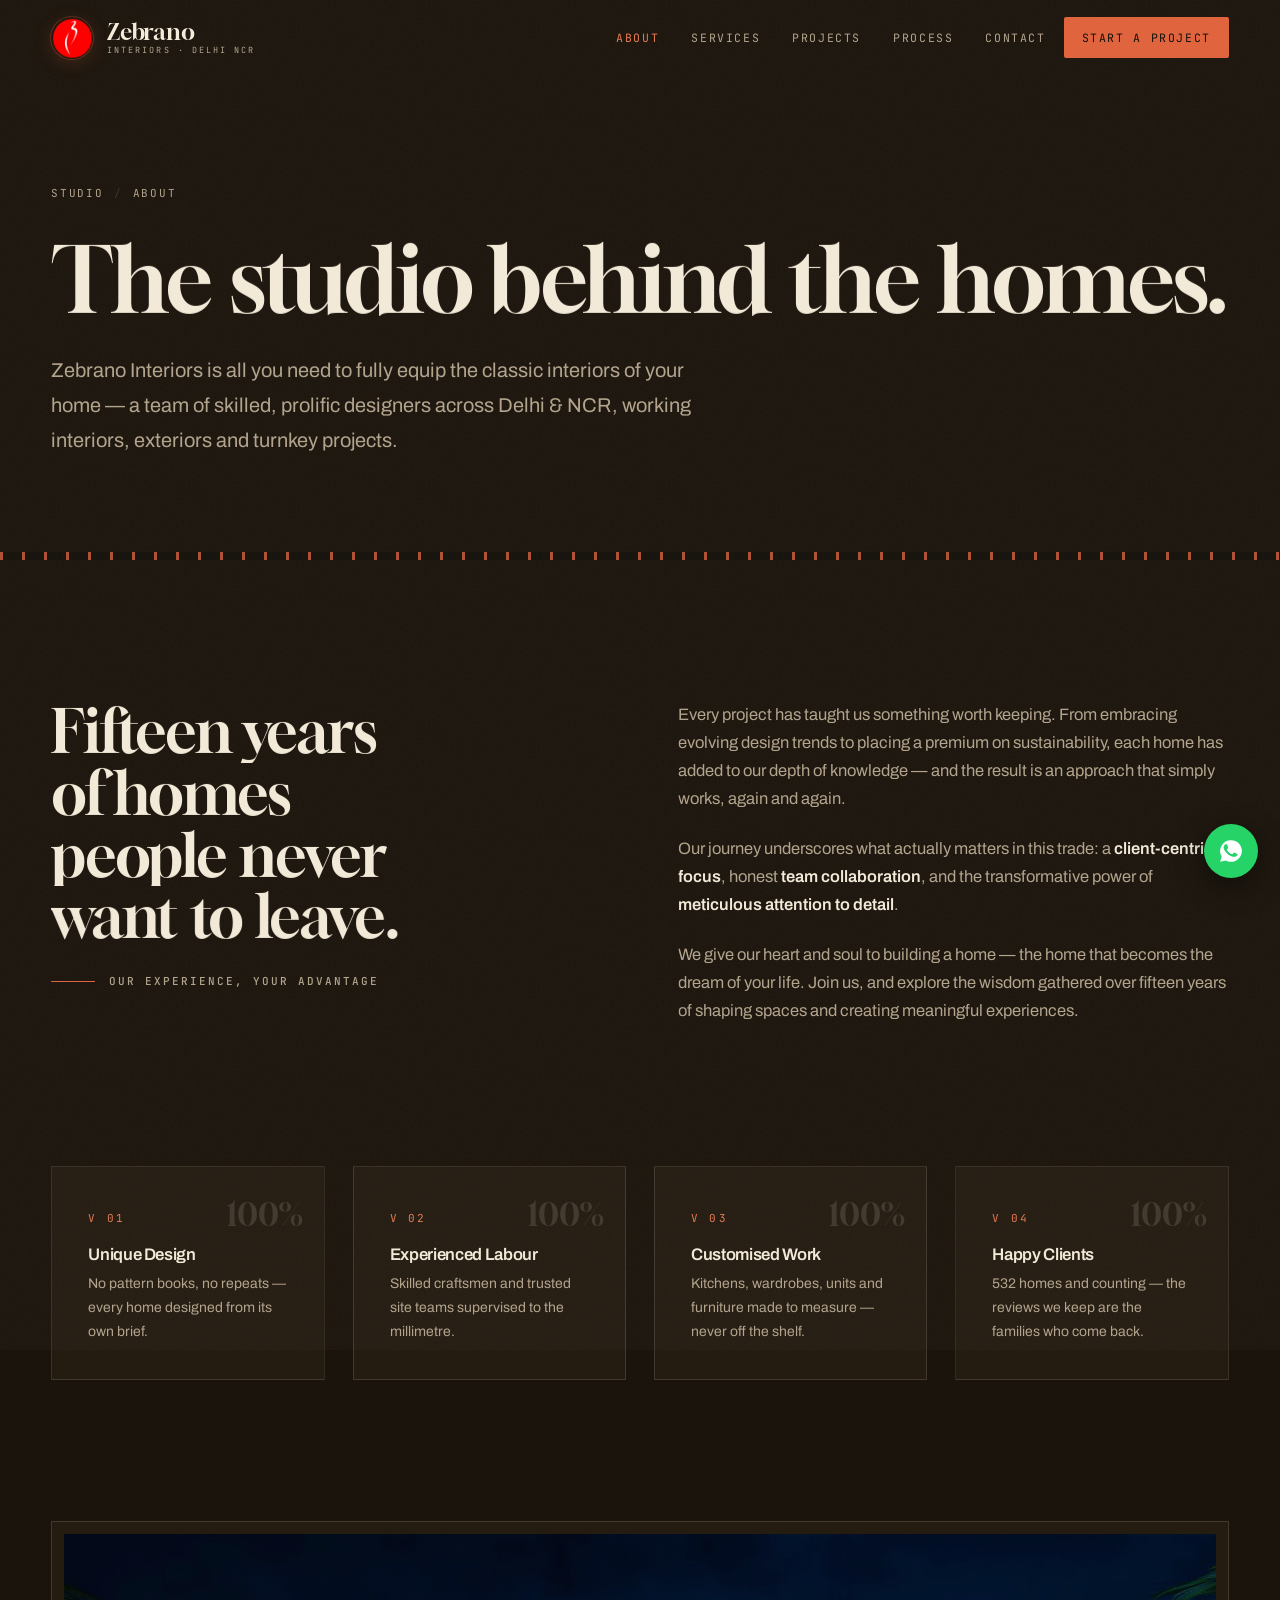
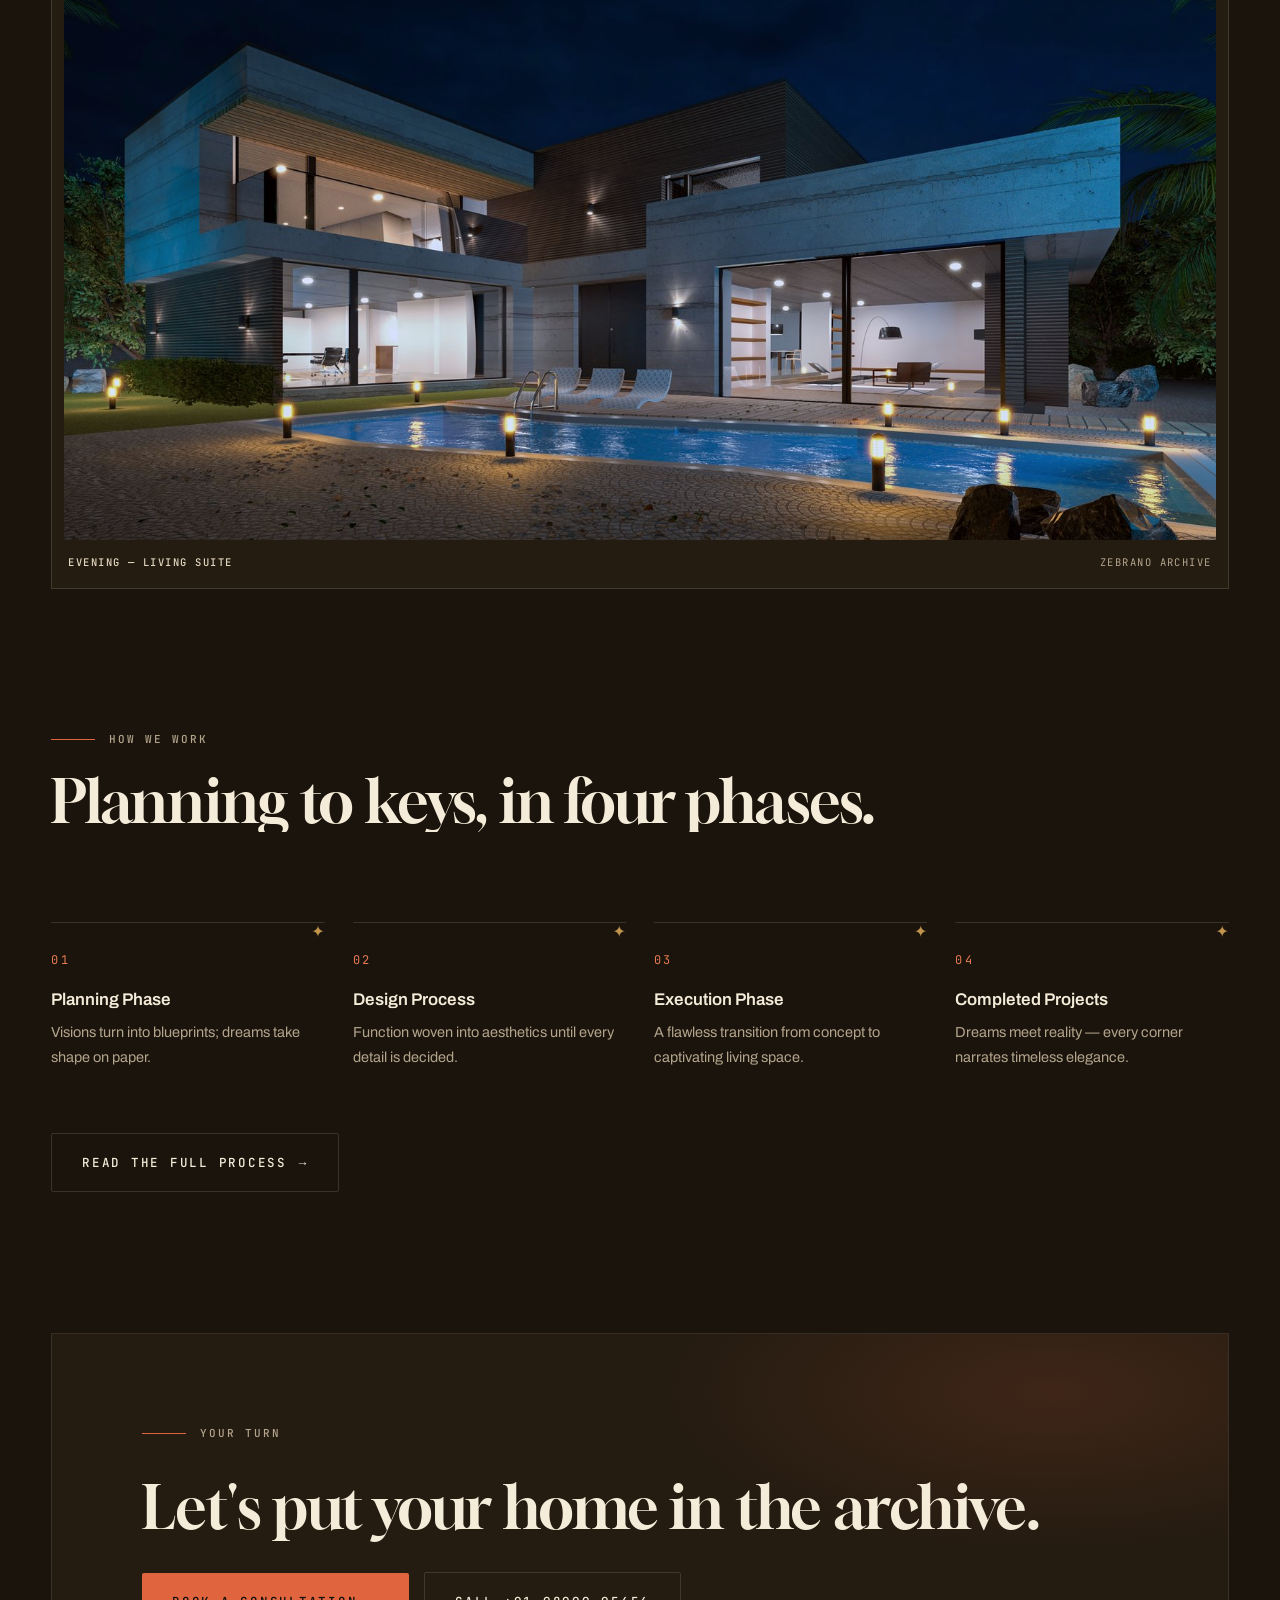
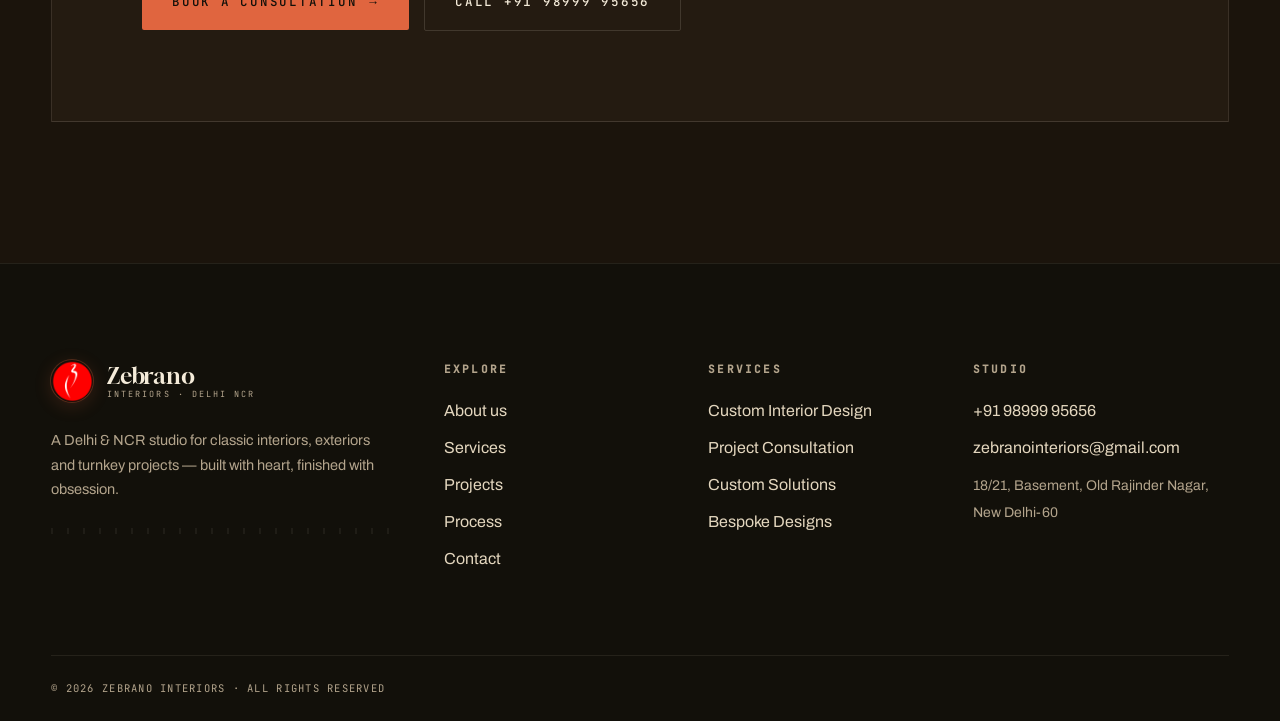
==== commit 1230ddc2: "remove 'Turnkey - Delhi NCR' from hero kicker and footer base line" ====
--- a/about.html
+++ b/about.html
@@ -216,7 +216,7 @@
     </div>
     <div class="footer-base">
       <span>© <span id="year">2025</span> Zebrano Interiors · All rights reserved</span>
-      <span>Interior &amp; Exterior · Turnkey Projects</span>
+      
     </div>
   </div>
 </footer>
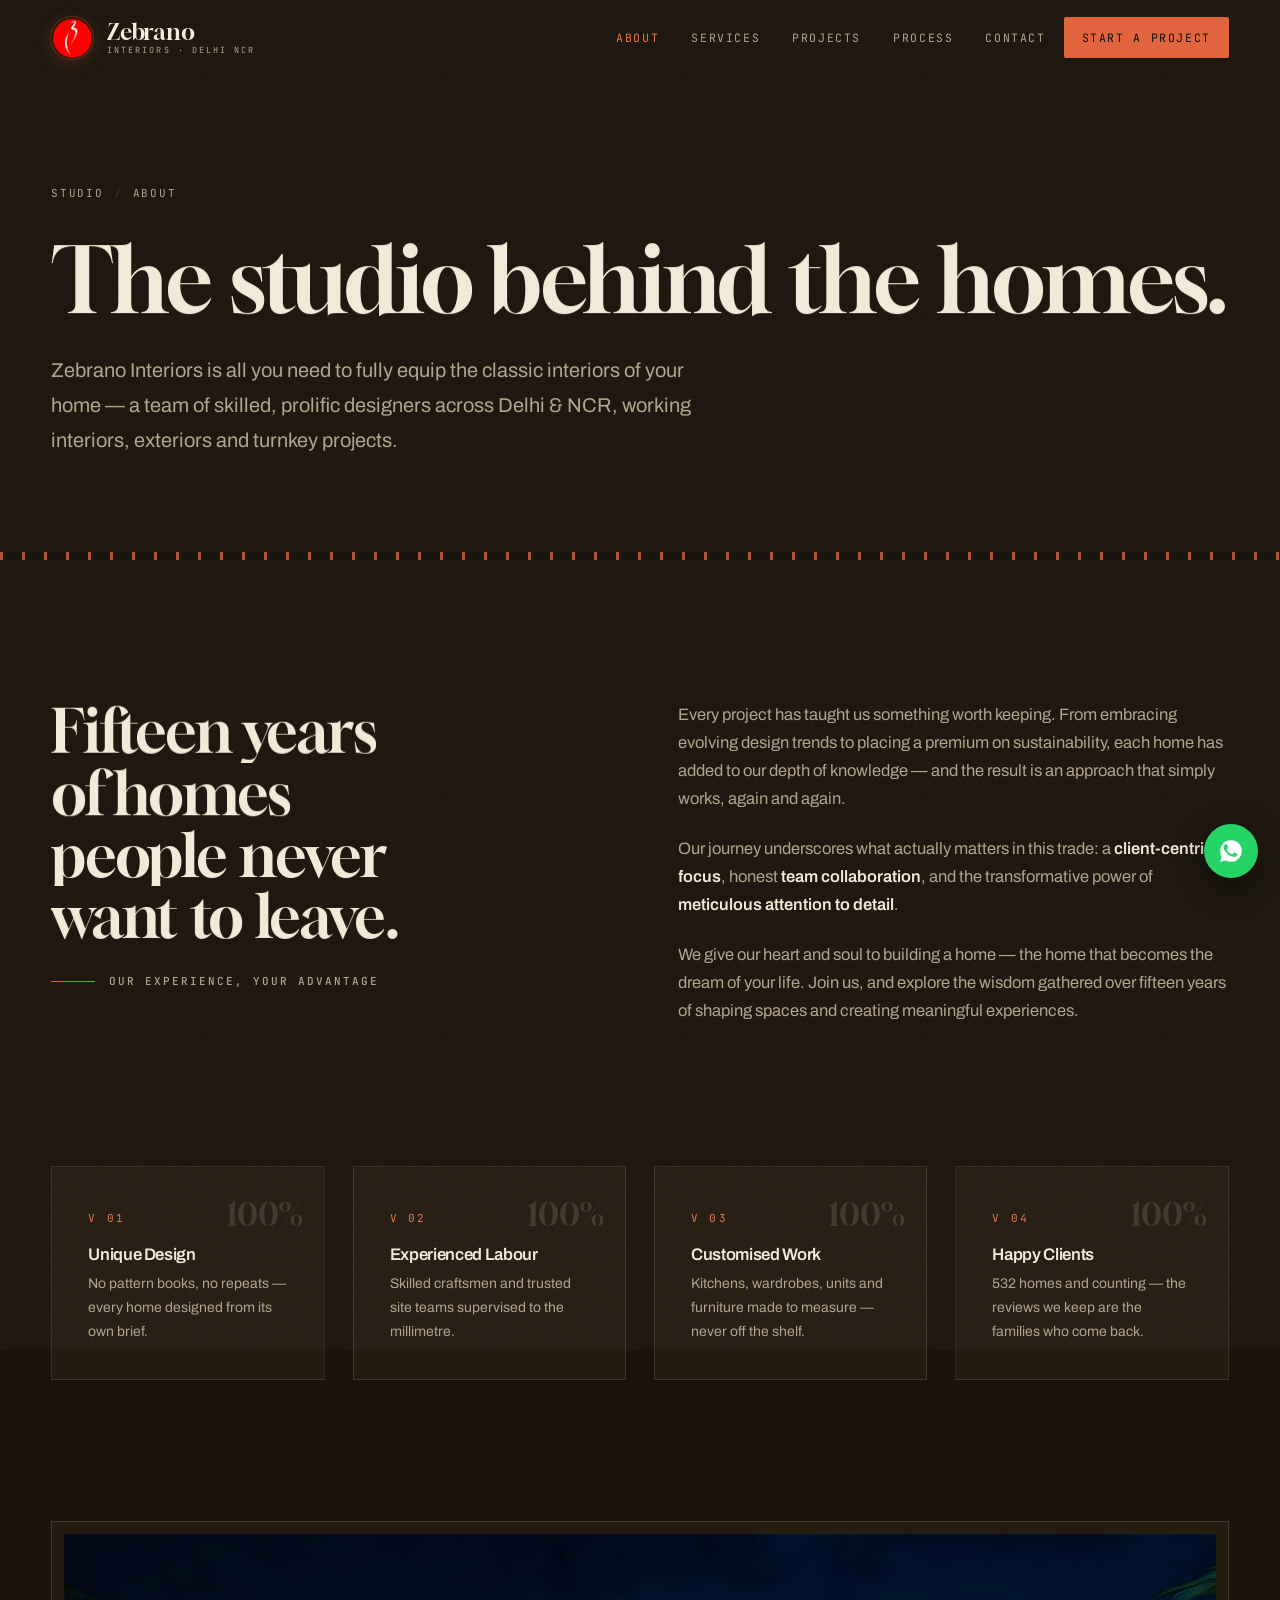
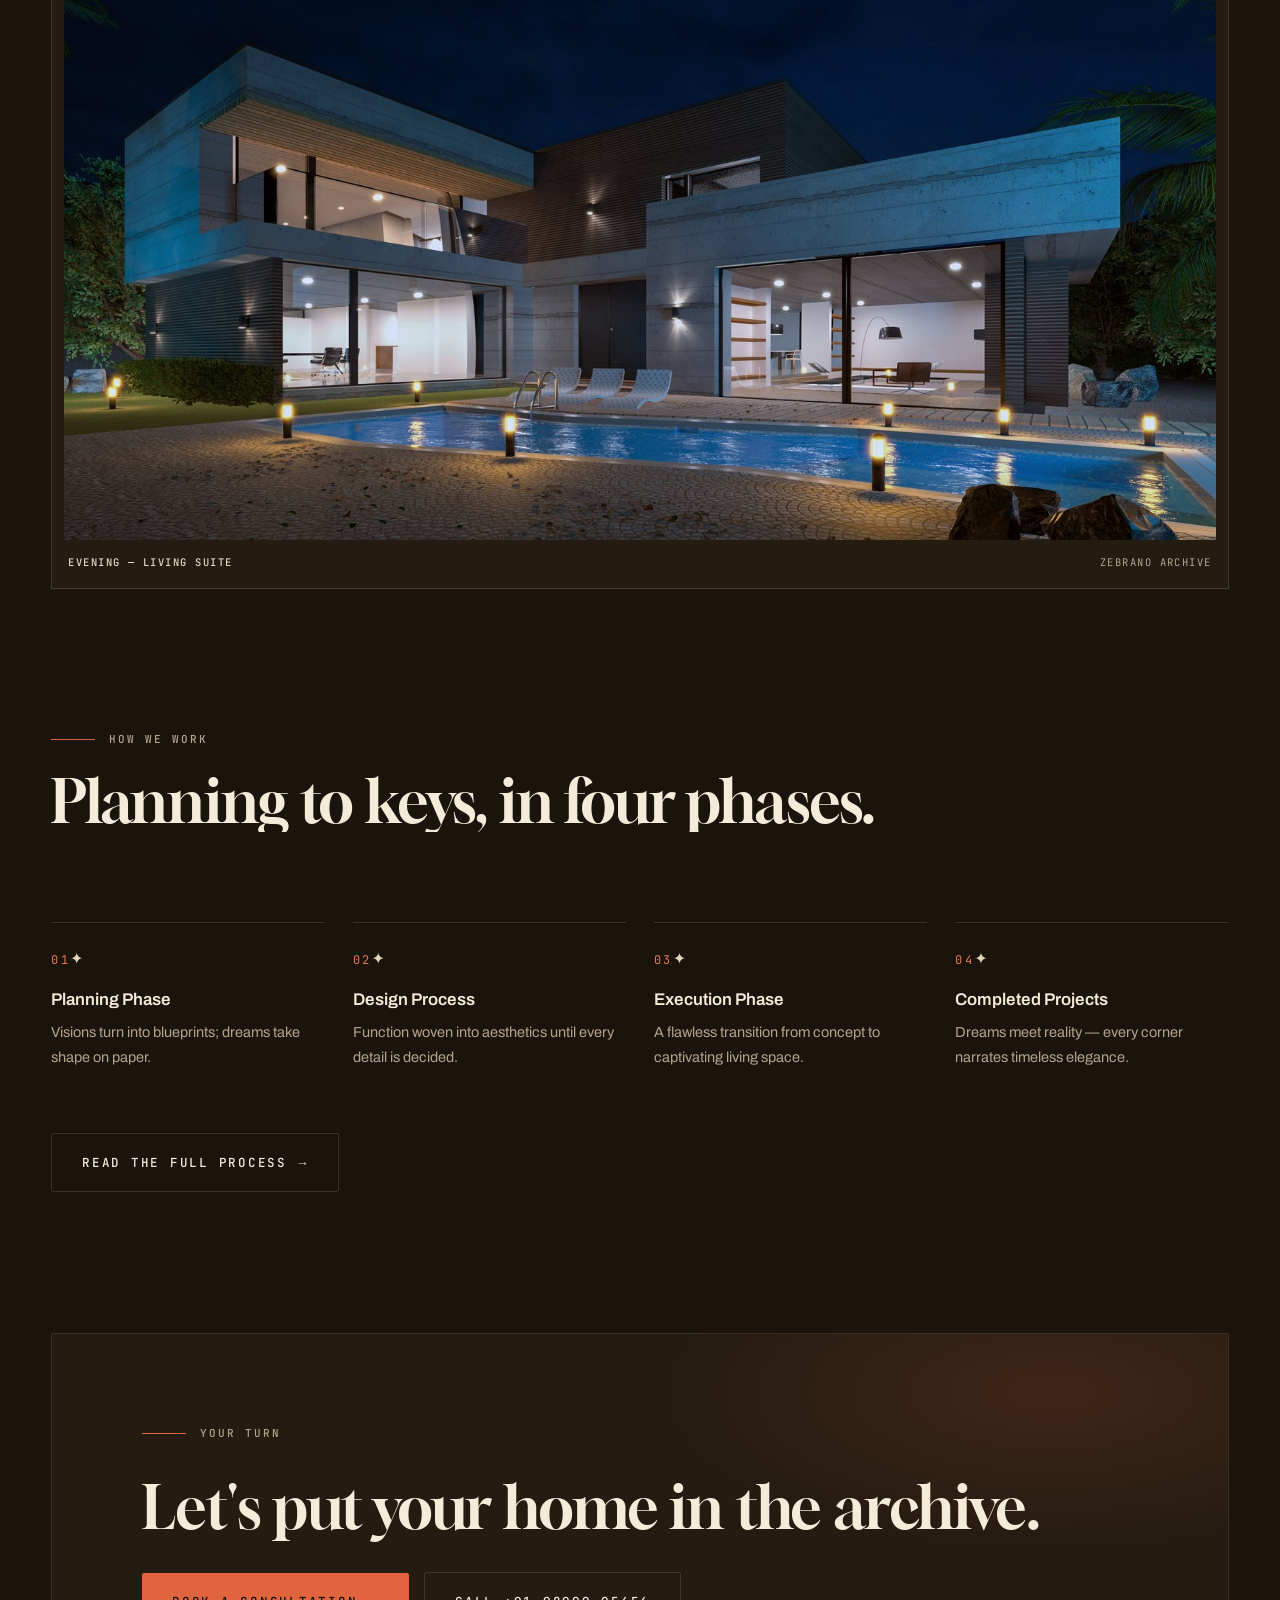
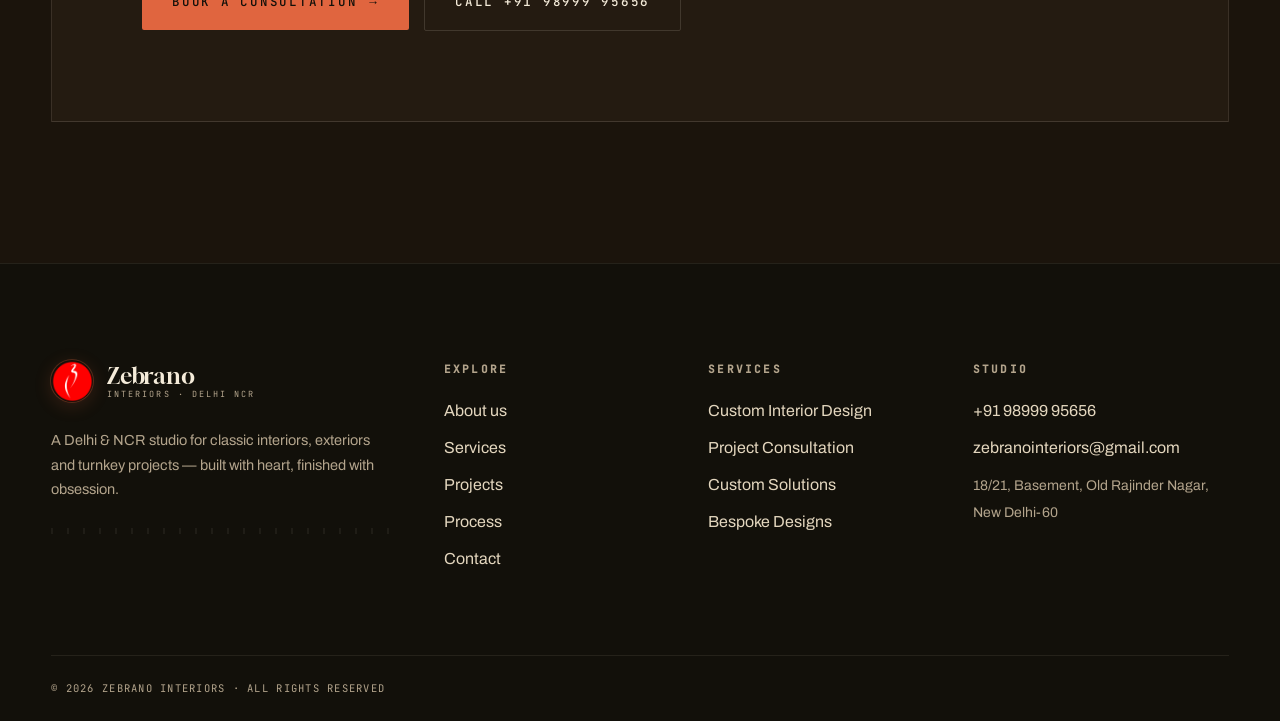
==== commit 92f70ff0: "add close button to mobile menu overlay (all pages)" ====
--- a/about.html
+++ b/about.html
@@ -51,6 +51,7 @@
 </header>
 
 <div class="menu" id="menu">
+  <button class="menu-close" type="button" data-menu-close aria-label="Close menu">✕</button>
   <nav aria-label="Mobile">
     <a href="index.html"><small>01</small>Studio</a>
     <a href="about.html" aria-current="page"><small>02</small>About</a>
--- a/assets/css/main.css
+++ b/assets/css/main.css
@@ -168,6 +168,15 @@
 }
 body.nav-open { overflow: hidden; }
 body.nav-open .menu { opacity: 1; visibility: visible; transform: none; }
+.menu-close {
+  position: absolute; top: max(18px, env(safe-area-inset-top)); right: calc(var(--pad) * 0.75);
+  width: 44px; height: 44px; display: grid; place-items: center; z-index: 3;
+  border: 1px solid var(--hairline); border-radius: 50%;
+  background: transparent; color: var(--bone-50); font-size: 15px; line-height: 1;
+  cursor: pointer; transition: color 0.25s, border-color 0.25s, transform 0.25s var(--ease-out);
+}
+.menu-close:hover { color: var(--cinnabar-400); border-color: var(--cinnabar-500); transform: rotate(90deg); }
+@media (max-width: 640px) { .menu-close { top: max(14px, env(safe-area-inset-top)); right: 18px; } }
 .menu { overflow-y: auto; padding: calc(var(--pad)) calc(var(--pad)) max(calc(var(--pad)), env(safe-area-inset-bottom)); }
 .menu nav { width: 100%; }
 .menu nav a {
@@ -360,9 +369,14 @@
 .proc { display: grid; grid-template-columns: repeat(4, 1fr); gap: var(--gutter); counter-reset: proc; }
 .proc-item { border-top: 1px solid var(--hairline); padding-top: 22px; position: relative; }
 .proc-item::before { counter-increment: proc; content: "0" counter(proc); font-family: var(--font-mono); font-size: 12px; color: var(--cinnabar-400); letter-spacing: 0.2em; }
+.proc-arrow {
+  position: absolute; top: 22px; right: calc(var(--gutter) / -2);
+  transform: translateX(50%); color: var(--cinnabar-400); font-size: 13px; line-height: 1;
+  pointer-events: none;
+}
+.proc-item:last-child .proc-arrow { display: none; }
 .proc-item h3 { font-size: 1.06rem; margin-top: 16px; color: var(--bone-50); font-family: var(--font-body); font-weight: 600; letter-spacing: 0; line-height: 1.4; }
 .proc-item p { margin-top: 8px; font-size: 14.5px; color: var(--stone-400); }
-.proc-item .tick { position: absolute; top: -5px; right: 0; color: var(--brass-400); }
 
 /* ---------- CTA panel ---------- */
 .cta-panel {
@@ -554,6 +568,7 @@
   .stats { grid-template-columns: 1fr 1fr; gap: 34px 20px; }
   .spot-grid { grid-template-columns: 1fr; }
   .proc { grid-template-columns: 1fr 1fr; }
+  .proc-arrow { display: none; }
   .story { grid-template-columns: 1fr; }
   .values { grid-template-columns: 1fr 1fr; }
   .offer { grid-template-columns: 1fr; }
@@ -567,6 +582,7 @@
   .hero-plate-frame { max-width: 100%; }
   .stats { grid-template-columns: 1fr 1fr; }
   .proc { grid-template-columns: 1fr; }
+  .proc-arrow { right: auto; left: 0; top: auto; bottom: -16px; transform: rotate(90deg); }
   .values { grid-template-columns: 1fr; }
   .works { grid-template-columns: 1fr; }
   .works .plate:nth-child(even) { transform: none; }
